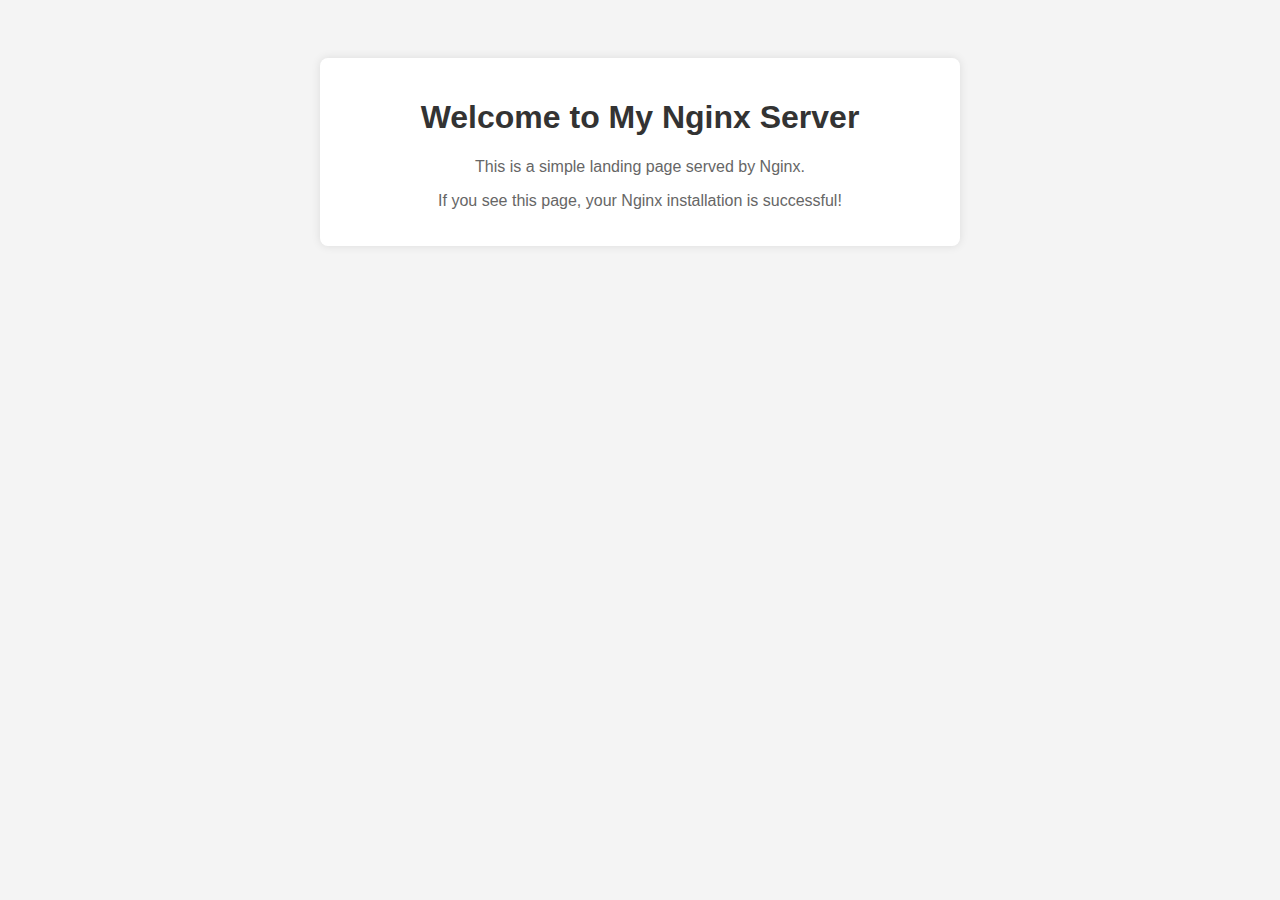
==== www/index.html @ 6f23d731 "1.26.2:v7" ====
<!DOCTYPE html>
<html lang="en">
<head>
    <meta charset="UTF-8">
    <meta name="viewport" content="width=device-width, initial-scale=1.0">
    <title>Welcome to My Nginx Server</title>
    <style>
        body {
            font-family: Arial, sans-serif;
            text-align: center;
            padding: 50px;
            background-color: #f4f4f4;
        }
        h1 {
            color: #333;
        }
        p {
            color: #666;
        }
        .container {
            max-width: 600px;
            margin: 0 auto;
            background: #fff;
            padding: 20px;
            border-radius: 8px;
            box-shadow: 0 0 10px rgba(0, 0, 0, 0.1);
        }
    </style>
</head>
<body>
    <div class="container">
        <h1>Welcome to My Nginx Server</h1>
        <p>This is a simple landing page served by Nginx.</p>
        <p>If you see this page, your Nginx installation is successful!</p>
    </div>
</body>
</html>
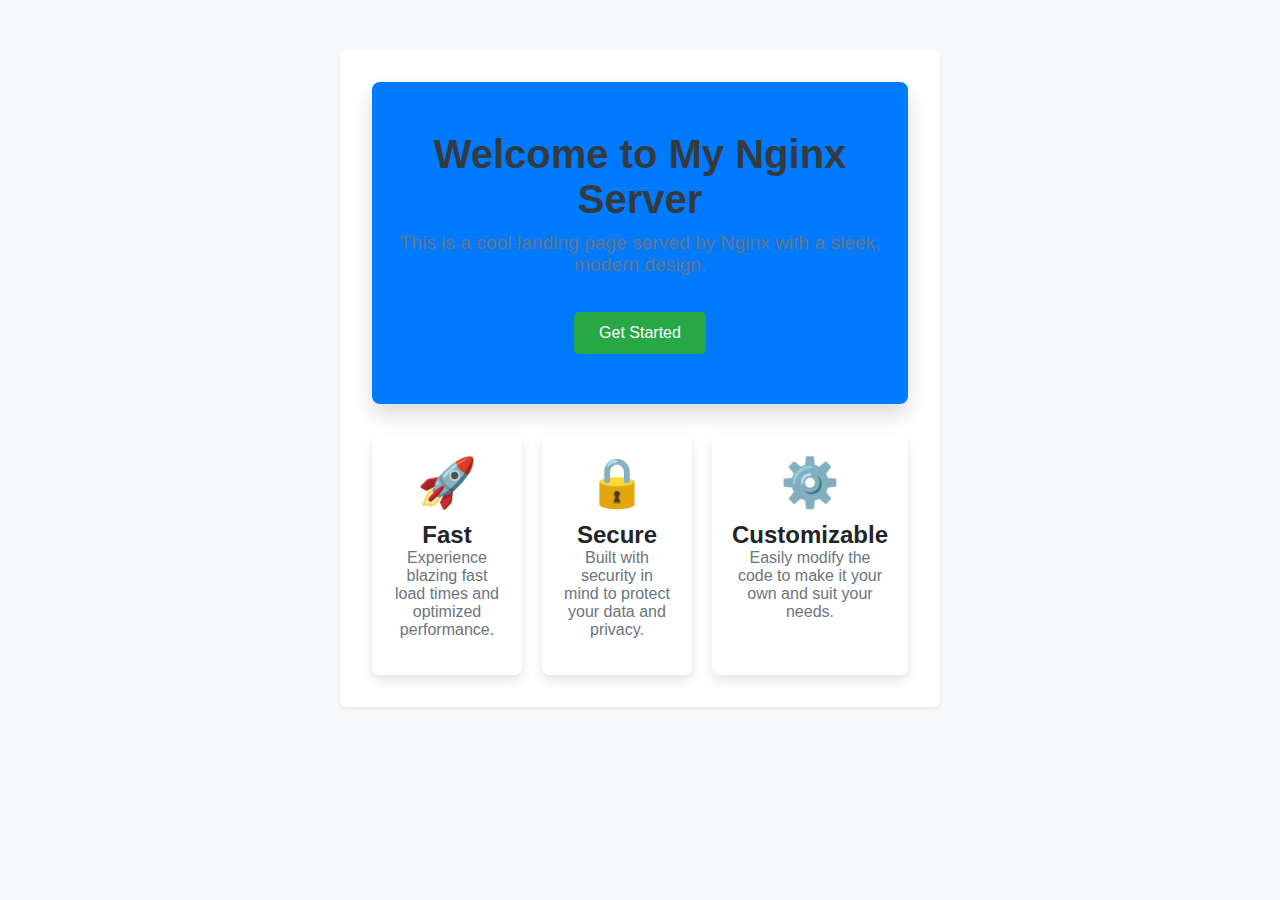
==== commit 5c96d739: "1.26.2:v9" ====
--- a/www/index.html
+++ b/www/index.html
@@ -4,34 +4,107 @@
     <meta charset="UTF-8">
     <meta name="viewport" content="width=device-width, initial-scale=1.0">
     <title>Welcome to My Nginx Server</title>
+    <link rel="stylesheet" href="style.css">
     <style>
-        body {
-            font-family: Arial, sans-serif;
+        /* Additional styling for index page only */
+        .hero {
+            background-color: #007bff;
+            color: #ffffff;
+            padding: 50px 20px;
+            border-radius: 8px;
+            box-shadow: 0 10px 20px rgba(0, 0, 0, 0.15);
+            margin-bottom: 30px;
+            animation: fadeIn 1s ease-in-out;
+        }
+
+        .hero h1 {
+            font-size: 2.5rem;
+            margin-bottom: 10px;
+        }
+
+        .hero p {
+            font-size: 1.2rem;
+        }
+
+        .button {
+            display: inline-block;
+            margin-top: 20px;
+            padding: 12px 25px;
+            font-size: 1rem;
+            color: #ffffff;
+            background-color: #28a745;
+            border-radius: 5px;
+            text-decoration: none;
+            transition: background-color 0.3s ease;
+        }
+
+        .button:hover {
+            background-color: #218838;
+        }
+
+        .features {
+            display: flex;
+            justify-content: space-around;
+            margin-top: 30px;
+            gap: 20px;
+        }
+
+        .feature {
+            background: #ffffff;
+            border-radius: 8px;
+            box-shadow: 0 6px 12px rgba(0, 0, 0, 0.1);
+            padding: 20px;
+            width: 250px;
             text-align: center;
-            padding: 50px;
-            background-color: #f4f4f4;
+            transition: transform 0.3s ease;
         }
-        h1 {
-            color: #333;
+
+        .feature:hover {
+            transform: translateY(-10px);
         }
-        p {
-            color: #666;
+
+        .feature-icon {
+            font-size: 3rem;
+            color: #007bff;
+            margin-bottom: 10px;
         }
-        .container {
-            max-width: 600px;
-            margin: 0 auto;
-            background: #fff;
-            padding: 20px;
-            border-radius: 8px;
-            box-shadow: 0 0 10px rgba(0, 0, 0, 0.1);
+
+        /* Animation */
+        @keyframes fadeIn {
+            from {
+                opacity: 0;
+            }
+            to {
+                opacity: 1;
+            }
         }
     </style>
 </head>
 <body>
     <div class="container">
-        <h1>Welcome to My Nginx Server</h1>
-        <p>This is a simple landing page served by Nginx.</p>
-        <p>If you see this page, your Nginx installation is successful!</p>
+        <div class="hero">
+            <h1>Welcome to My Nginx Server</h1>
+            <p>This is a cool landing page served by Nginx with a sleek, modern design.</p>
+            <a href="#" class="button">Get Started</a>
+        </div>
+
+        <div class="features">
+            <div class="feature">
+                <div class="feature-icon">🚀</div>
+                <h2>Fast</h2>
+                <p>Experience blazing fast load times and optimized performance.</p>
+            </div>
+            <div class="feature">
+                <div class="feature-icon">🔒</div>
+                <h2>Secure</h2>
+                <p>Built with security in mind to protect your data and privacy.</p>
+            </div>
+            <div class="feature">
+                <div class="feature-icon">⚙️</div>
+                <h2>Customizable</h2>
+                <p>Easily modify the code to make it your own and suit your needs.</p>
+            </div>
+        </div>
     </div>
 </body>
 </html>
--- a/www/style.css
+++ b/www/style.css
@@ -0,0 +1,76 @@
+/* Base Styles */
+* {
+    box-sizing: border-box;
+    margin: 0;
+    padding: 0;
+}
+
+body {
+    font-family: Arial, sans-serif;
+    text-align: center;
+    padding: 50px;
+    background-color: #f8f9fa;
+    color: #212529;
+}
+
+/* Typography */
+h1 {
+    font-size: 2rem;
+    color: #343a40;
+    margin-bottom: 1rem;
+}
+
+p {
+    font-size: 1rem;
+    color: #6c757d;
+    margin-bottom: 1rem;
+}
+
+a {
+    color: #007bff;
+    text-decoration: none;
+    font-weight: 500;
+}
+
+a:hover {
+    color: #0056b3;
+    text-decoration: underline;
+}
+
+/* Container */
+.container {
+    max-width: 600px;
+    margin: 0 auto;
+    padding: 2rem;
+    background-color: #ffffff;
+    border-radius: 0.375rem;
+    box-shadow: 0 0.125rem 0.25rem rgba(0, 0, 0, 0.075);
+}
+
+/* Alert Styles */
+.alert-404 {
+    background-color: #f8d7da;
+    color: #721c24;
+    border: 1px solid #f5c6cb;
+    border-radius: 0.375rem;
+    padding: 1rem;
+    margin-bottom: 1.5rem;
+}
+
+.alert-500 {
+    background-color: #fff3cd;
+    color: #856404;
+    border: 1px solid #ffeeba;
+    border-radius: 0.375rem;
+    padding: 1rem;
+    margin-bottom: 1.5rem;
+}
+
+.alert-503 {
+    background-color: #cce5ff;
+    color: #004085;
+    border: 1px solid #b8daff;
+    border-radius: 0.375rem;
+    padding: 1rem;
+    margin-bottom: 1.5rem;
+}
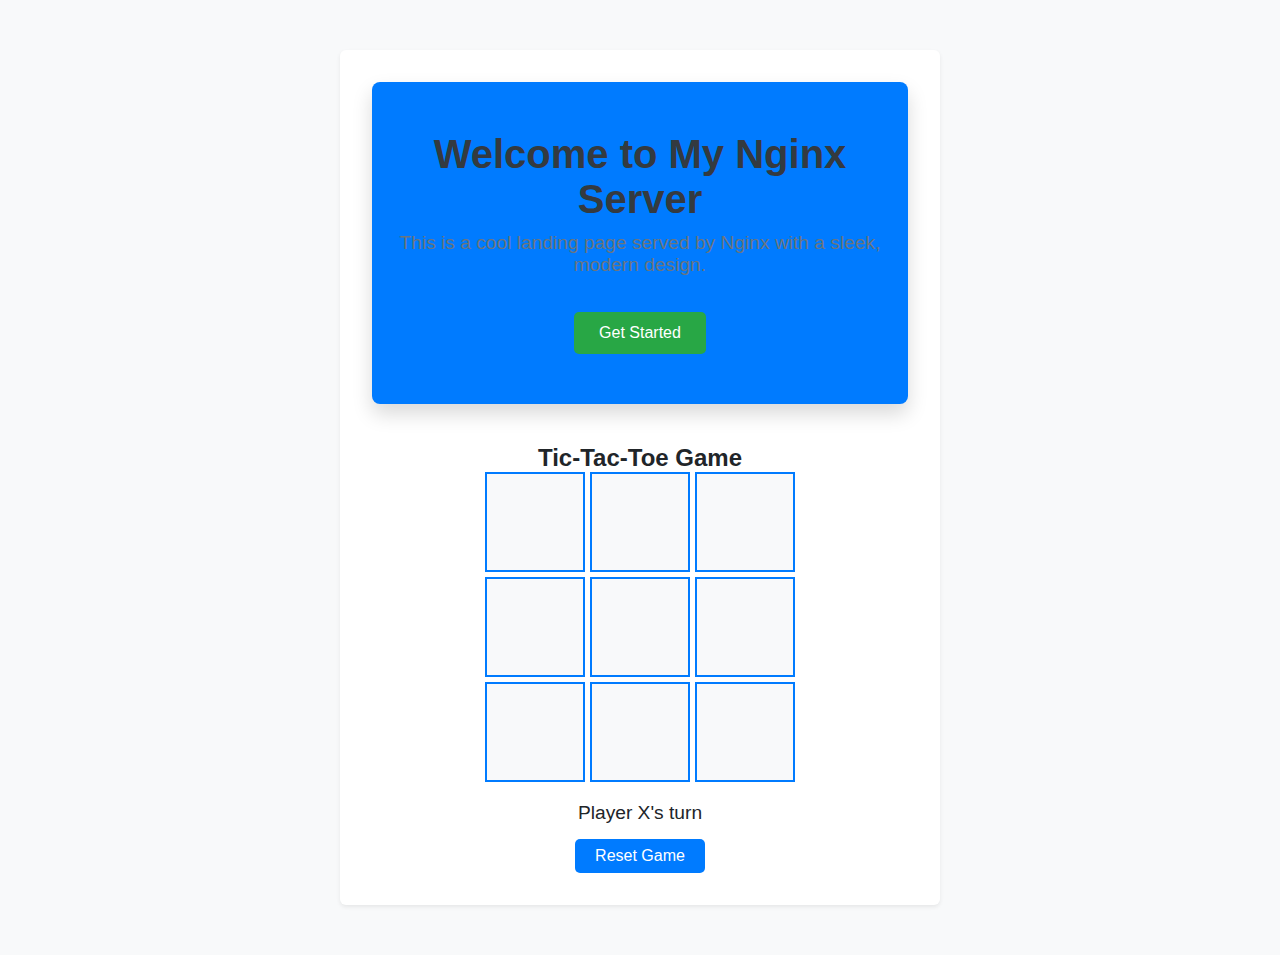
==== commit c2ce3edd: "1.26.2:v10" ====
--- a/www/index.html
+++ b/www/index.html
@@ -42,41 +42,56 @@
             background-color: #218838;
         }
 
-        .features {
-            display: flex;
-            justify-content: space-around;
-            margin-top: 30px;
-            gap: 20px;
+        .game-container {
+            margin-top: 40px;
         }
 
-        .feature {
-            background: #ffffff;
-            border-radius: 8px;
-            box-shadow: 0 6px 12px rgba(0, 0, 0, 0.1);
-            padding: 20px;
-            width: 250px;
-            text-align: center;
-            transition: transform 0.3s ease;
+        .game-board {
+            display: grid;
+            grid-template-columns: repeat(3, 100px);
+            gap: 5px;
+            justify-content: center;
         }
 
-        .feature:hover {
-            transform: translateY(-10px);
+        .cell {
+            width: 100px;
+            height: 100px;
+            display: flex;
+            align-items: center;
+            justify-content: center;
+            font-size: 2rem;
+            background-color: #f8f9fa;
+            border: 2px solid #007bff;
+            cursor: pointer;
         }
 
-        .feature-icon {
-            font-size: 3rem;
+        .cell.x {
             color: #007bff;
-            margin-bottom: 10px;
         }
 
-        /* Animation */
-        @keyframes fadeIn {
-            from {
-                opacity: 0;
-            }
-            to {
-                opacity: 1;
-            }
+        .cell.o {
+            color: #28a745;
+        }
+
+        .game-status {
+            margin-top: 20px;
+            font-size: 1.2rem;
+        }
+
+        .reset-button {
+            margin-top: 15px;
+            padding: 8px 20px;
+            font-size: 1rem;
+            color: #ffffff;
+            background-color: #007bff;
+            border: none;
+            border-radius: 5px;
+            cursor: pointer;
+            transition: background-color 0.3s ease;
+        }
+
+        .reset-button:hover {
+            background-color: #0056b3;
         }
     </style>
 </head>
@@ -88,23 +103,90 @@
             <a href="#" class="button">Get Started</a>
         </div>
 
-        <div class="features">
-            <div class="feature">
-                <div class="feature-icon">🚀</div>
-                <h2>Fast</h2>
-                <p>Experience blazing fast load times and optimized performance.</p>
+        <div class="game-container">
+            <h2>Tic-Tac-Toe Game</h2>
+            <div class="game-board" id="gameBoard">
+                <div class="cell" data-index="0"></div>
+                <div class="cell" data-index="1"></div>
+                <div class="cell" data-index="2"></div>
+                <div class="cell" data-index="3"></div>
+                <div class="cell" data-index="4"></div>
+                <div class="cell" data-index="5"></div>
+                <div class="cell" data-index="6"></div>
+                <div class="cell" data-index="7"></div>
+                <div class="cell" data-index="8"></div>
             </div>
-            <div class="feature">
-                <div class="feature-icon">🔒</div>
-                <h2>Secure</h2>
-                <p>Built with security in mind to protect your data and privacy.</p>
-            </div>
-            <div class="feature">
-                <div class="feature-icon">⚙️</div>
-                <h2>Customizable</h2>
-                <p>Easily modify the code to make it your own and suit your needs.</p>
-            </div>
+            <div class="game-status" id="gameStatus">Player X's turn</div>
+            <button class="reset-button" onclick="resetGame()">Reset Game</button>
         </div>
     </div>
+
+    <script>
+        const gameBoard = document.getElementById('gameBoard');
+        const gameStatus = document.getElementById('gameStatus');
+        let board = ['', '', '', '', '', '', '', '', ''];
+        let currentPlayer = 'X';
+        let gameActive = true;
+
+        // Winning combinations
+        const winningCombinations = [
+            [0, 1, 2],
+            [3, 4, 5],
+            [6, 7, 8],
+            [0, 3, 6],
+            [1, 4, 7],
+            [2, 5, 8],
+            [0, 4, 8],
+            [2, 4, 6]
+        ];
+
+        function handleCellClick(e) {
+            const cell = e.target;
+            const index = cell.getAttribute('data-index');
+
+            // Ignore clicks on already filled cells or if the game is over
+            if (board[index] !== '' || !gameActive) return;
+
+            // Update board state and UI
+            board[index] = currentPlayer;
+            cell.classList.add(currentPlayer.toLowerCase());
+            cell.textContent = currentPlayer;
+
+            if (checkWin()) {
+                gameStatus.textContent = `Player ${currentPlayer} wins!`;
+                gameActive = false;
+                return;
+            }
+
+            if (board.every(cell => cell !== '')) {
+                gameStatus.textContent = "It's a draw!";
+                gameActive = false;
+                return;
+            }
+
+            currentPlayer = currentPlayer === 'X' ? 'O' : 'X';
+            gameStatus.textContent = `Player ${currentPlayer}'s turn`;
+        }
+
+        function checkWin() {
+            return winningCombinations.some(combination => {
+                return combination.every(index => board[index] === currentPlayer);
+            });
+        }
+
+        function resetGame() {
+            board = ['', '', '', '', '', '', '', '', ''];
+            currentPlayer = 'X';
+            gameActive = true;
+            gameStatus.textContent = "Player X's turn";
+
+            document.querySelectorAll('.cell').forEach(cell => {
+                cell.textContent = '';
+                cell.classList.remove('x', 'o');
+            });
+        }
+
+        gameBoard.addEventListener('click', handleCellClick);
+    </script>
 </body>
 </html>
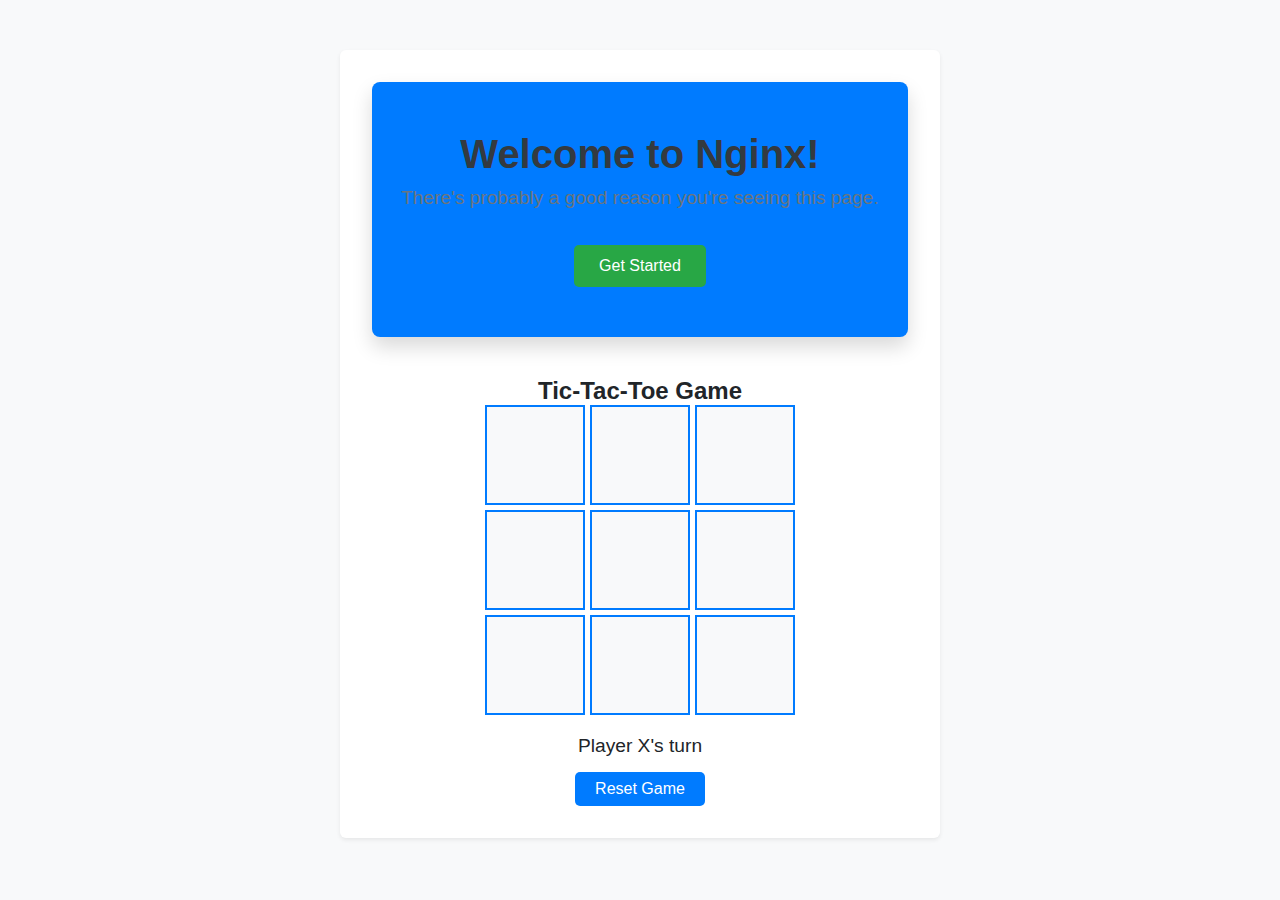
==== commit b8c7493d: "1.26.2:v11" ====
--- a/www/index.html
+++ b/www/index.html
@@ -98,8 +98,8 @@
 <body>
     <div class="container">
         <div class="hero">
-            <h1>Welcome to My Nginx Server</h1>
-            <p>This is a cool landing page served by Nginx with a sleek, modern design.</p>
+            <h1>Welcome to Nginx!</h1>
+            <p>There's probably a good reason you're seeing this page.</p>
             <a href="#" class="button">Get Started</a>
         </div>
 
@@ -121,72 +121,6 @@
         </div>
     </div>
 
-    <script>
-        const gameBoard = document.getElementById('gameBoard');
-        const gameStatus = document.getElementById('gameStatus');
-        let board = ['', '', '', '', '', '', '', '', ''];
-        let currentPlayer = 'X';
-        let gameActive = true;
-
-        // Winning combinations
-        const winningCombinations = [
-            [0, 1, 2],
-            [3, 4, 5],
-            [6, 7, 8],
-            [0, 3, 6],
-            [1, 4, 7],
-            [2, 5, 8],
-            [0, 4, 8],
-            [2, 4, 6]
-        ];
-
-        function handleCellClick(e) {
-            const cell = e.target;
-            const index = cell.getAttribute('data-index');
-
-            // Ignore clicks on already filled cells or if the game is over
-            if (board[index] !== '' || !gameActive) return;
-
-            // Update board state and UI
-            board[index] = currentPlayer;
-            cell.classList.add(currentPlayer.toLowerCase());
-            cell.textContent = currentPlayer;
-
-            if (checkWin()) {
-                gameStatus.textContent = `Player ${currentPlayer} wins!`;
-                gameActive = false;
-                return;
-            }
-
-            if (board.every(cell => cell !== '')) {
-                gameStatus.textContent = "It's a draw!";
-                gameActive = false;
-                return;
-            }
-
-            currentPlayer = currentPlayer === 'X' ? 'O' : 'X';
-            gameStatus.textContent = `Player ${currentPlayer}'s turn`;
-        }
-
-        function checkWin() {
-            return winningCombinations.some(combination => {
-                return combination.every(index => board[index] === currentPlayer);
-            });
-        }
-
-        function resetGame() {
-            board = ['', '', '', '', '', '', '', '', ''];
-            currentPlayer = 'X';
-            gameActive = true;
-            gameStatus.textContent = "Player X's turn";
-
-            document.querySelectorAll('.cell').forEach(cell => {
-                cell.textContent = '';
-                cell.classList.remove('x', 'o');
-            });
-        }
-
-        gameBoard.addEventListener('click', handleCellClick);
-    </script>
+    <script src="tic-tac-toe.js"></script>
 </body>
 </html>
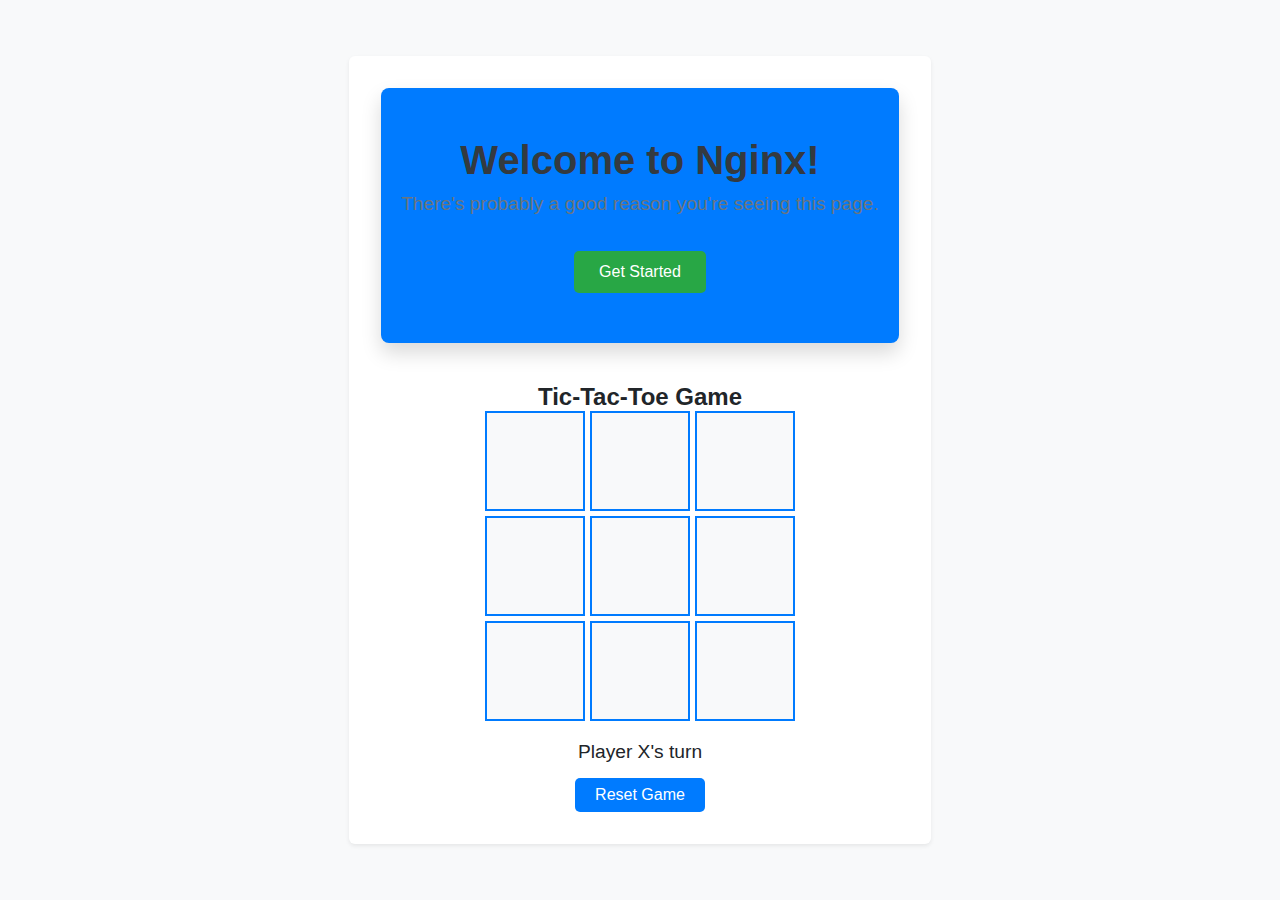
==== commit 341099a9: "1.26.2:v12" ====
--- a/www/index.html
+++ b/www/index.html
@@ -6,7 +6,21 @@
     <title>Welcome to My Nginx Server</title>
     <link rel="stylesheet" href="style.css">
     <style>
-        /* Additional styling for index page only */
+        /* Center everything on the screen */
+        body, html {
+            height: 100%;
+            margin: 0;
+            display: flex;
+            align-items: center;
+            justify-content: center;
+            background-color: #f8f9fa;
+        }
+
+        .container {
+            max-width: 600px;
+            text-align: center;
+        }
+
         .hero {
             background-color: #007bff;
             color: #ffffff;
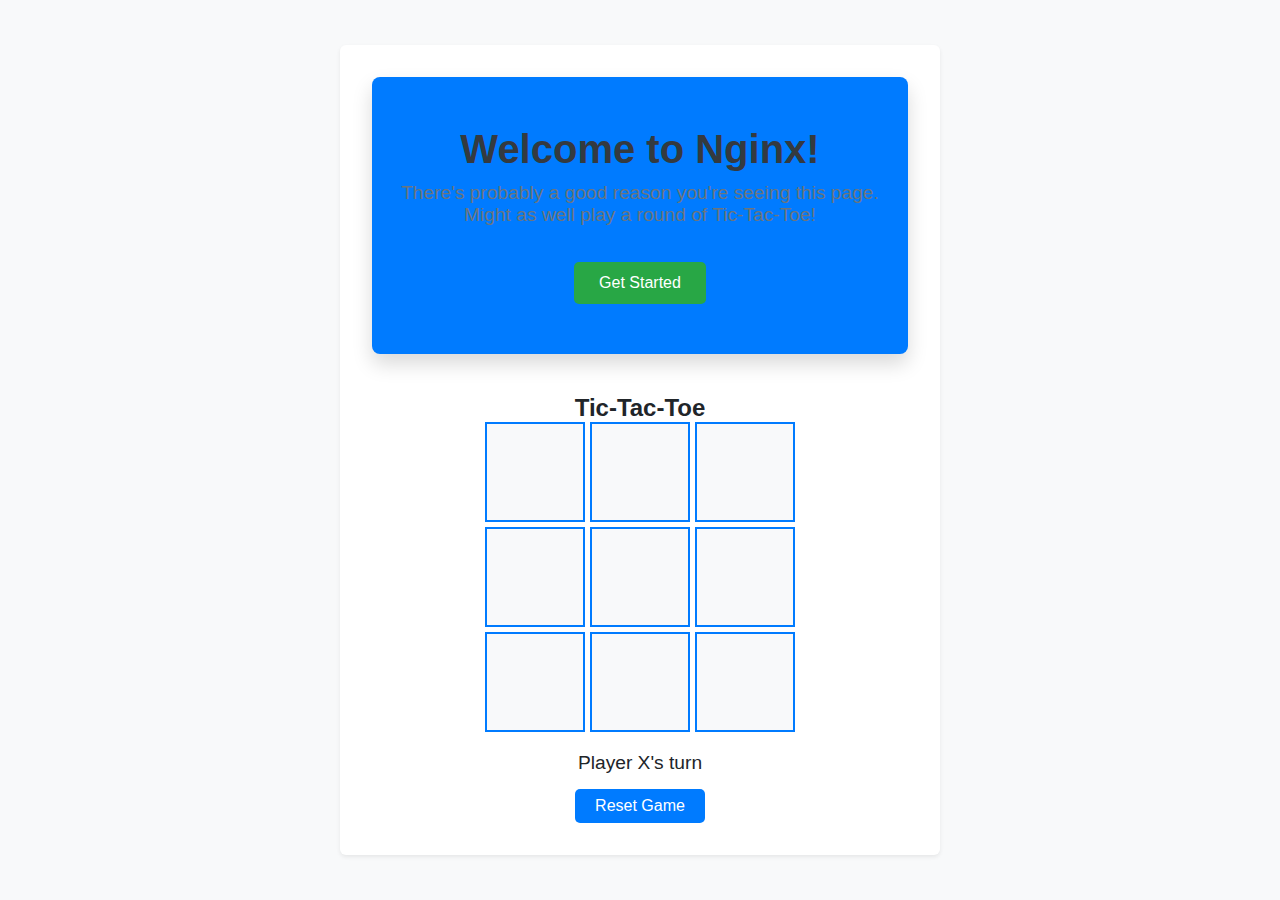
==== commit 172e5fed: "1.26.2:v13" ====
--- a/www/index.html
+++ b/www/index.html
@@ -113,12 +113,12 @@
     <div class="container">
         <div class="hero">
             <h1>Welcome to Nginx!</h1>
-            <p>There's probably a good reason you're seeing this page.</p>
+            <p>There's probably a good reason you're seeing this page. Might as well play a round of Tic-Tac-Toe!</p>
             <a href="#" class="button">Get Started</a>
         </div>
 
         <div class="game-container">
-            <h2>Tic-Tac-Toe Game</h2>
+            <h2>Tic-Tac-Toe</h2>
             <div class="game-board" id="gameBoard">
                 <div class="cell" data-index="0"></div>
                 <div class="cell" data-index="1"></div>
